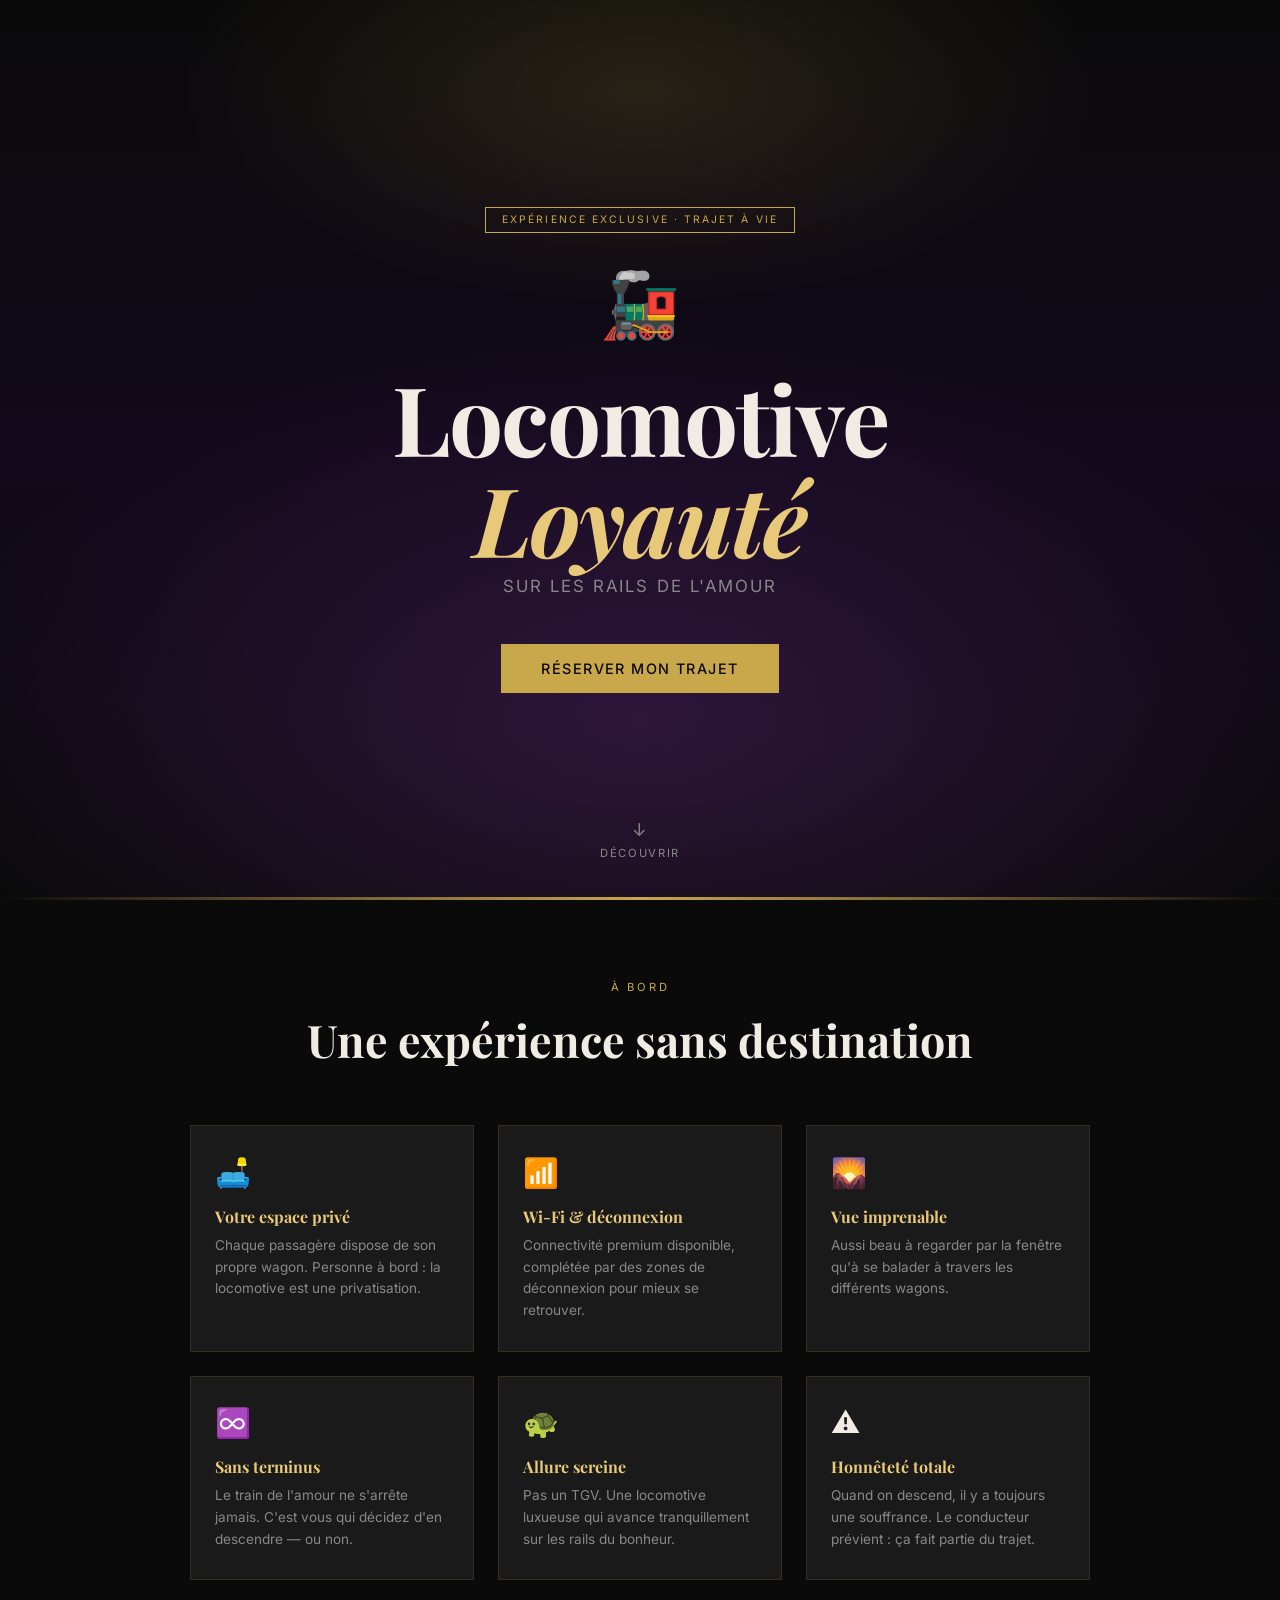
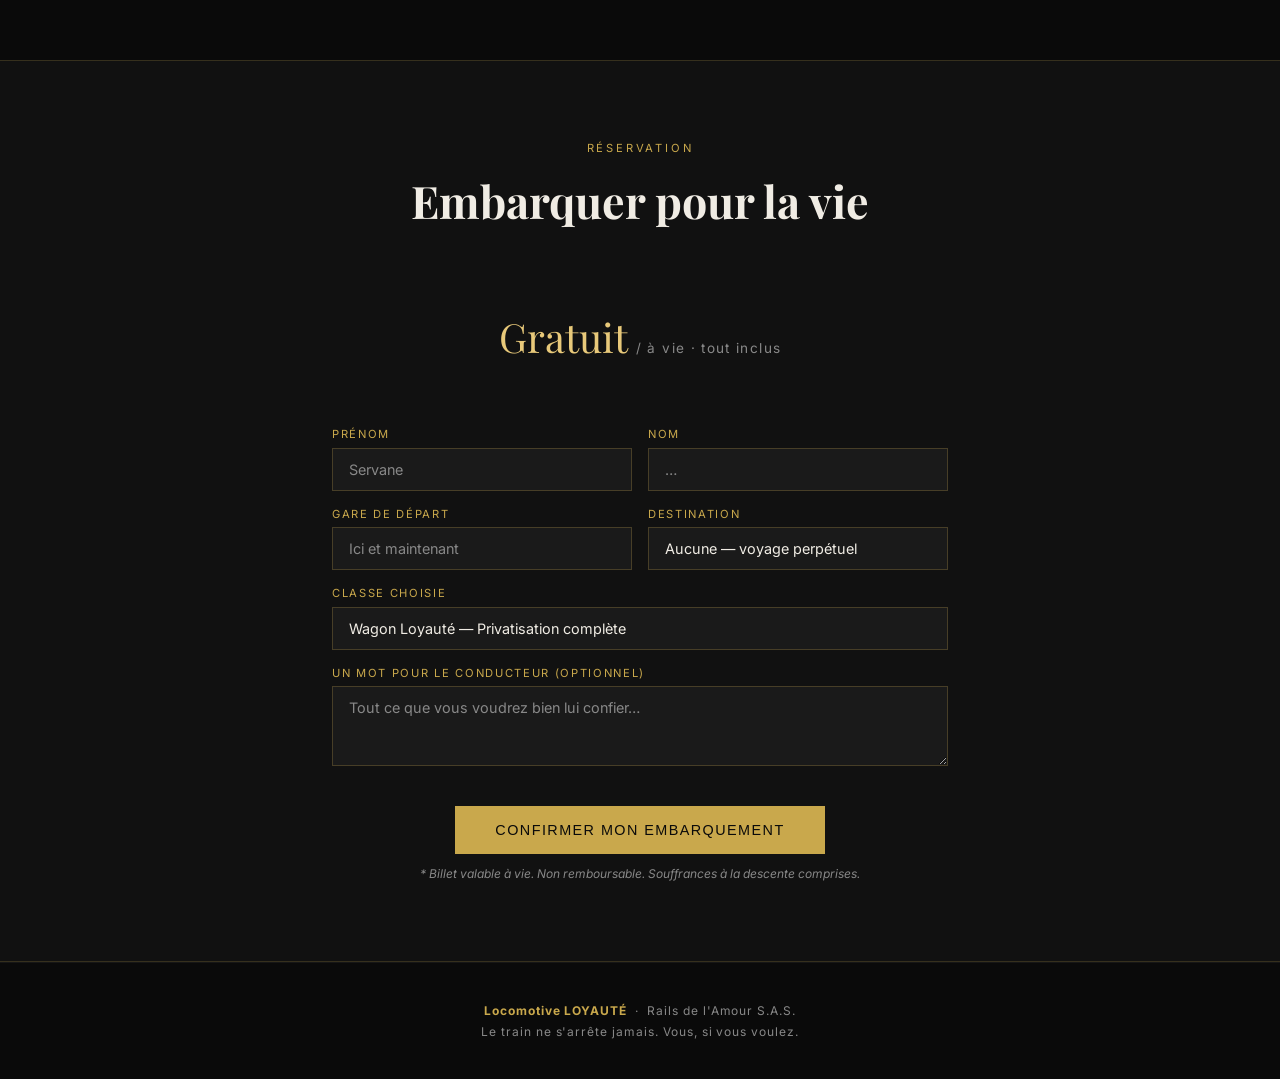
==== locomotive.html @ 72fd45ec "Add locomotive loyaute booking joke page Page de réservation humoristique pour un trajet à vie sur l" ====
<!DOCTYPE html>
<html lang="fr">
<head>
  <meta charset="UTF-8">
  <meta name="viewport" content="width=device-width, initial-scale=1.0">
  <title>Locomotive LOYAUTÉ — Réservation</title>
  <link rel="preconnect" href="https://fonts.googleapis.com">
  <link href="https://fonts.googleapis.com/css2?family=Playfair+Display:ital,wght@0,400;0,700;1,400&family=Inter:wght@300;400;500&display=swap" rel="stylesheet">
  <style>
    *, *::before, *::after { box-sizing: border-box; margin: 0; padding: 0; }

    :root {
      --gold: #c9a84c;
      --gold-light: #e8c97a;
      --dark: #0a0a0a;
      --dark2: #111;
      --dark3: #1a1a1a;
      --text: #f0ece4;
      --muted: #888;
      --purple: #6b2d8b;
    }

    body {
      background: var(--dark);
      color: var(--text);
      font-family: 'Inter', sans-serif;
      min-height: 100vh;
      overflow-x: hidden;
    }

    /* ── HERO ── */
    .hero {
      position: relative;
      height: 100vh;
      display: flex;
      flex-direction: column;
      align-items: center;
      justify-content: center;
      text-align: center;
      padding: 2rem;
      overflow: hidden;
    }

    .hero::before {
      content: '';
      position: absolute;
      inset: 0;
      background:
        radial-gradient(ellipse 80% 60% at 50% 80%, rgba(107,45,139,.35) 0%, transparent 70%),
        radial-gradient(ellipse 60% 40% at 50% 10%, rgba(201,168,76,.15) 0%, transparent 60%),
        linear-gradient(180deg, #0a0a0a 0%, #12091a 50%, #0a0a0a 100%);
    }

    .track {
      position: absolute;
      bottom: 0;
      left: 0; right: 0;
      height: 3px;
      background: linear-gradient(90deg, transparent, var(--gold), transparent);
      animation: trackShine 3s ease-in-out infinite;
    }
    @keyframes trackShine {
      0%,100% { opacity: .4; } 50% { opacity: 1; }
    }

    .stars {
      position: absolute;
      inset: 0;
      pointer-events: none;
    }
    .star {
      position: absolute;
      width: 2px; height: 2px;
      border-radius: 50%;
      background: white;
      animation: twinkle var(--d, 3s) var(--delay, 0s) ease-in-out infinite;
    }
    @keyframes twinkle {
      0%,100% { opacity: 0; } 50% { opacity: 1; }
    }

    .badge {
      position: relative;
      display: inline-block;
      border: 1px solid var(--gold);
      color: var(--gold);
      font-size: .65rem;
      letter-spacing: .2em;
      text-transform: uppercase;
      padding: .35rem 1rem;
      margin-bottom: 2rem;
    }

    .hero h1 {
      position: relative;
      font-family: 'Playfair Display', serif;
      font-size: clamp(2.8rem, 8vw, 6rem);
      line-height: 1.05;
      letter-spacing: -.02em;
      margin-bottom: .5rem;
    }
    .hero h1 em {
      font-style: italic;
      color: var(--gold-light);
    }

    .subtitle {
      position: relative;
      font-size: clamp(.85rem, 2vw, 1.05rem);
      color: var(--muted);
      letter-spacing: .12em;
      text-transform: uppercase;
      margin-bottom: 3rem;
    }

    .loco-icon {
      position: relative;
      font-size: 4rem;
      margin-bottom: 1.5rem;
      animation: float 4s ease-in-out infinite;
    }
    @keyframes float {
      0%,100% { transform: translateX(0); }
      50% { transform: translateX(12px); }
    }

    .cta-btn {
      position: relative;
      display: inline-block;
      background: var(--gold);
      color: var(--dark);
      font-weight: 500;
      font-size: .9rem;
      letter-spacing: .1em;
      text-transform: uppercase;
      padding: 1rem 2.5rem;
      cursor: pointer;
      border: none;
      text-decoration: none;
      transition: background .2s, transform .15s;
    }
    .cta-btn:hover { background: var(--gold-light); transform: translateY(-2px); }

    .scroll-hint {
      position: absolute;
      bottom: 2.5rem;
      left: 50%;
      transform: translateX(-50%);
      display: flex;
      flex-direction: column;
      align-items: center;
      gap: .4rem;
      color: var(--muted);
      font-size: .7rem;
      letter-spacing: .15em;
      text-transform: uppercase;
      animation: fadeUpDown 2s ease-in-out infinite;
    }
    @keyframes fadeUpDown {
      0%,100% { opacity: .4; transform: translateX(-50%) translateY(0); }
      50% { opacity: 1; transform: translateX(-50%) translateY(4px); }
    }
    .scroll-hint span { font-size: 1.1rem; }

    /* ── FEATURES ── */
    .section { padding: 5rem 2rem; }

    .features {
      max-width: 900px;
      margin: 0 auto;
      text-align: center;
    }

    .section-label {
      color: var(--gold);
      font-size: .7rem;
      letter-spacing: .25em;
      text-transform: uppercase;
      margin-bottom: 1rem;
    }

    .section-title {
      font-family: 'Playfair Display', serif;
      font-size: clamp(1.8rem, 4vw, 2.8rem);
      margin-bottom: 3.5rem;
    }

    .cards {
      display: grid;
      grid-template-columns: repeat(auto-fit, minmax(220px, 1fr));
      gap: 1.5rem;
      text-align: left;
    }

    .card {
      background: var(--dark3);
      border: 1px solid rgba(201,168,76,.15);
      padding: 1.8rem 1.5rem;
      transition: border-color .2s;
    }
    .card:hover { border-color: rgba(201,168,76,.5); }

    .card-icon { font-size: 1.8rem; margin-bottom: 1rem; }
    .card h3 {
      font-family: 'Playfair Display', serif;
      font-size: 1rem;
      margin-bottom: .5rem;
      color: var(--gold-light);
    }
    .card p { font-size: .85rem; color: var(--muted); line-height: 1.6; }

    /* ── BOOKING FORM ── */
    .booking-section {
      background: var(--dark2);
      border-top: 1px solid rgba(201,168,76,.2);
      border-bottom: 1px solid rgba(201,168,76,.2);
    }

    .booking-wrap {
      max-width: 680px;
      margin: 0 auto;
      padding: 5rem 2rem;
      text-align: center;
    }

    .form-grid {
      display: grid;
      grid-template-columns: 1fr 1fr;
      gap: 1rem;
      margin: 2.5rem 0;
      text-align: left;
    }
    @media (max-width: 500px) {
      .form-grid { grid-template-columns: 1fr; }
    }

    .field { display: flex; flex-direction: column; gap: .4rem; }
    .field.full { grid-column: 1 / -1; }

    label {
      font-size: .7rem;
      letter-spacing: .15em;
      text-transform: uppercase;
      color: var(--gold);
    }

    input, select, textarea {
      background: var(--dark3);
      border: 1px solid rgba(201,168,76,.25);
      color: var(--text);
      font-family: 'Inter', sans-serif;
      font-size: .9rem;
      padding: .75rem 1rem;
      width: 100%;
      outline: none;
      transition: border-color .2s;
      appearance: none;
    }
    input::placeholder, textarea::placeholder { color: var(--muted); }
    input:focus, select:focus, textarea:focus {
      border-color: var(--gold);
    }
    select { cursor: pointer; }
    textarea { resize: vertical; min-height: 80px; }

    .price-tag {
      display: inline-flex;
      align-items: baseline;
      gap: .5rem;
      margin: 1.5rem 0;
    }
    .price-tag .amount {
      font-family: 'Playfair Display', serif;
      font-size: 2.5rem;
      color: var(--gold-light);
    }
    .price-tag .unit {
      font-size: .85rem;
      color: var(--muted);
      letter-spacing: .1em;
    }

    .disclaimer {
      font-size: .75rem;
      color: var(--muted);
      margin-top: .75rem;
      font-style: italic;
    }

    /* ── SUCCESS MODAL ── */
    .modal-overlay {
      position: fixed;
      inset: 0;
      background: rgba(0,0,0,.85);
      display: flex;
      align-items: center;
      justify-content: center;
      padding: 1.5rem;
      z-index: 100;
      opacity: 0;
      pointer-events: none;
      transition: opacity .3s;
    }
    .modal-overlay.active {
      opacity: 1;
      pointer-events: all;
    }

    .modal {
      background: var(--dark2);
      border: 1px solid var(--gold);
      max-width: 480px;
      width: 100%;
      padding: 3rem 2rem;
      text-align: center;
      transform: translateY(20px);
      transition: transform .3s;
    }
    .modal-overlay.active .modal { transform: translateY(0); }

    .modal-icon { font-size: 3.5rem; margin-bottom: 1.5rem; }
    .modal h2 {
      font-family: 'Playfair Display', serif;
      font-size: 1.7rem;
      margin-bottom: 1rem;
      color: var(--gold-light);
    }
    .modal p { font-size: .9rem; color: var(--muted); line-height: 1.7; margin-bottom: .7rem; }
    .ticket {
      margin: 1.5rem 0;
      border: 1px dashed rgba(201,168,76,.4);
      padding: 1.2rem;
      text-align: left;
    }
    .ticket-row {
      display: flex;
      justify-content: space-between;
      font-size: .8rem;
      padding: .3rem 0;
      border-bottom: 1px solid rgba(255,255,255,.05);
    }
    .ticket-row:last-child { border: none; }
    .ticket-row .key { color: var(--muted); }
    .ticket-row .val { color: var(--gold-light); font-weight: 500; }

    .modal-close {
      margin-top: 1.5rem;
      background: transparent;
      border: 1px solid var(--gold);
      color: var(--gold);
      padding: .7rem 2rem;
      cursor: pointer;
      font-size: .8rem;
      letter-spacing: .12em;
      text-transform: uppercase;
      transition: background .2s, color .2s;
    }
    .modal-close:hover { background: var(--gold); color: var(--dark); }

    /* ── FOOTER ── */
    footer {
      padding: 2.5rem;
      text-align: center;
      color: var(--muted);
      font-size: .75rem;
      letter-spacing: .08em;
      border-top: 1px solid rgba(255,255,255,.05);
    }
    footer strong { color: var(--gold); }
  </style>
</head>
<body>

<!-- Stars -->
<div class="stars" id="stars"></div>

<!-- HERO -->
<section class="hero">
  <div class="track"></div>

  <div class="badge">Expérience exclusive · Trajet à vie</div>

  <div class="loco-icon">🚂</div>

  <h1>Locomotive<br><em>Loyauté</em></h1>
  <p class="subtitle">Sur les Rails de l'Amour</p>

  <a class="cta-btn" href="#booking">Réserver mon trajet</a>

  <div class="scroll-hint">
    <span>↓</span>
    Découvrir
  </div>
</section>

<!-- FEATURES -->
<section class="section">
  <div class="features">
    <p class="section-label">À bord</p>
    <h2 class="section-title">Une expérience sans destination</h2>

    <div class="cards">
      <div class="card">
        <div class="card-icon">🛋️</div>
        <h3>Votre espace privé</h3>
        <p>Chaque passagère dispose de son propre wagon. Personne à bord : la locomotive est une privatisation.</p>
      </div>
      <div class="card">
        <div class="card-icon">📶</div>
        <h3>Wi-Fi & déconnexion</h3>
        <p>Connectivité premium disponible, complétée par des zones de déconnexion pour mieux se retrouver.</p>
      </div>
      <div class="card">
        <div class="card-icon">🌄</div>
        <h3>Vue imprenable</h3>
        <p>Aussi beau à regarder par la fenêtre qu'à se balader à travers les différents wagons.</p>
      </div>
      <div class="card">
        <div class="card-icon">♾️</div>
        <h3>Sans terminus</h3>
        <p>Le train de l'amour ne s'arrête jamais. C'est vous qui décidez d'en descendre — ou non.</p>
      </div>
      <div class="card">
        <div class="card-icon">🐢</div>
        <h3>Allure sereine</h3>
        <p>Pas un TGV. Une locomotive luxueuse qui avance tranquillement sur les rails du bonheur.</p>
      </div>
      <div class="card">
        <div class="card-icon">⚠️</div>
        <h3>Honnêteté totale</h3>
        <p>Quand on descend, il y a toujours une souffrance. Le conducteur prévient : ça fait partie du trajet.</p>
      </div>
    </div>
  </div>
</section>

<!-- BOOKING -->
<section class="booking-section" id="booking">
  <div class="booking-wrap">
    <p class="section-label">Réservation</p>
    <h2 class="section-title">Embarquer pour la vie</h2>

    <div class="price-tag">
      <span class="amount">Gratuit</span>
      <span class="unit">/ à vie · tout inclus</span>
    </div>

    <form id="bookingForm">
      <div class="form-grid">
        <div class="field">
          <label for="prenom">Prénom</label>
          <input type="text" id="prenom" placeholder="Servane" required>
        </div>
        <div class="field">
          <label for="nom">Nom</label>
          <input type="text" id="nom" placeholder="…" required>
        </div>
        <div class="field">
          <label for="depart">Gare de départ</label>
          <input type="text" id="depart" placeholder="Ici et maintenant" required>
        </div>
        <div class="field">
          <label for="destination">Destination</label>
          <input type="text" id="destination" value="Aucune — voyage perpétuel" readonly>
        </div>
        <div class="field full">
          <label for="classe">Classe choisie</label>
          <select id="classe">
            <option>Wagon Loyauté — Privatisation complète</option>
            <option>Wagon Confiance — Vue panoramique</option>
            <option>Wagon Complicité — Accès Wi-Fi premium</option>
          </select>
        </div>
        <div class="field full">
          <label for="message">Un mot pour le conducteur (optionnel)</label>
          <textarea id="message" placeholder="Tout ce que vous voudrez bien lui confier…"></textarea>
        </div>
      </div>

      <button type="submit" class="cta-btn">Confirmer mon embarquement</button>
      <p class="disclaimer">* Billet valable à vie. Non remboursable. Souffrances à la descente comprises.</p>
    </form>
  </div>
</section>

<!-- FOOTER -->
<footer>
  <strong>Locomotive LOYAUTÉ</strong> &nbsp;·&nbsp; Rails de l'Amour S.A.S.<br>
  <span style="margin-top:.4rem;display:block">Le train ne s'arrête jamais. Vous, si vous voulez.</span>
</footer>

<!-- SUCCESS MODAL -->
<div class="modal-overlay" id="modalOverlay">
  <div class="modal">
    <div class="modal-icon">🎫</div>
    <h2>Billet confirmé !</h2>
    <p>Bienvenue à bord, <strong id="modalName" style="color:var(--gold-light)"></strong>.</p>
    <p>Votre place dans la locomotive <em>Loyauté</em> vous attend.</p>

    <div class="ticket">
      <div class="ticket-row">
        <span class="key">Train</span>
        <span class="val">LOYAUTÉ 001</span>
      </div>
      <div class="ticket-row">
        <span class="key">Départ</span>
        <span class="val" id="modalDepart"></span>
      </div>
      <div class="ticket-row">
        <span class="key">Destination</span>
        <span class="val">Inconnue ♾️</span>
      </div>
      <div class="ticket-row">
        <span class="key">Durée</span>
        <span class="val">À vie</span>
      </div>
      <div class="ticket-row">
        <span class="key">Classe</span>
        <span class="val" id="modalClasse"></span>
      </div>
      <div class="ticket-row">
        <span class="key">Prix</span>
        <span class="val">Gratuit (cœur compris)</span>
      </div>
    </div>

    <p style="font-size:.8rem;font-style:italic">Le conducteur vous souhaite un bon voyage.<br>La trentaine ne s'use pas sur les rails du bonheur.</p>

    <button class="modal-close" id="modalClose">Monter à bord</button>
  </div>
</div>

<script>
  // Stars
  const starsEl = document.getElementById('stars');
  for (let i = 0; i < 80; i++) {
    const s = document.createElement('div');
    s.className = 'star';
    s.style.left = Math.random() * 100 + '%';
    s.style.top = Math.random() * 100 + '%';
    s.style.setProperty('--d', (2 + Math.random() * 4) + 's');
    s.style.setProperty('--delay', (Math.random() * 4) + 's');
    starsEl.appendChild(s);
  }

  // Form
  const form = document.getElementById('bookingForm');
  const overlay = document.getElementById('modalOverlay');
  const closeBtn = document.getElementById('modalClose');

  form.addEventListener('submit', e => {
    e.preventDefault();
    const prenom = document.getElementById('prenom').value.trim() || 'Voyageur';
    const nom = document.getElementById('nom').value.trim();
    const depart = document.getElementById('depart').value.trim() || 'Ici et maintenant';
    const classe = document.getElementById('classe').value;

    document.getElementById('modalName').textContent = prenom + (nom ? ' ' + nom : '');
    document.getElementById('modalDepart').textContent = depart;
    document.getElementById('modalClasse').textContent = classe.split('—')[0].trim();

    overlay.classList.add('active');
  });

  closeBtn.addEventListener('click', () => overlay.classList.remove('active'));
  overlay.addEventListener('click', e => { if (e.target === overlay) overlay.classList.remove('active'); });
</script>
</body>
</html>
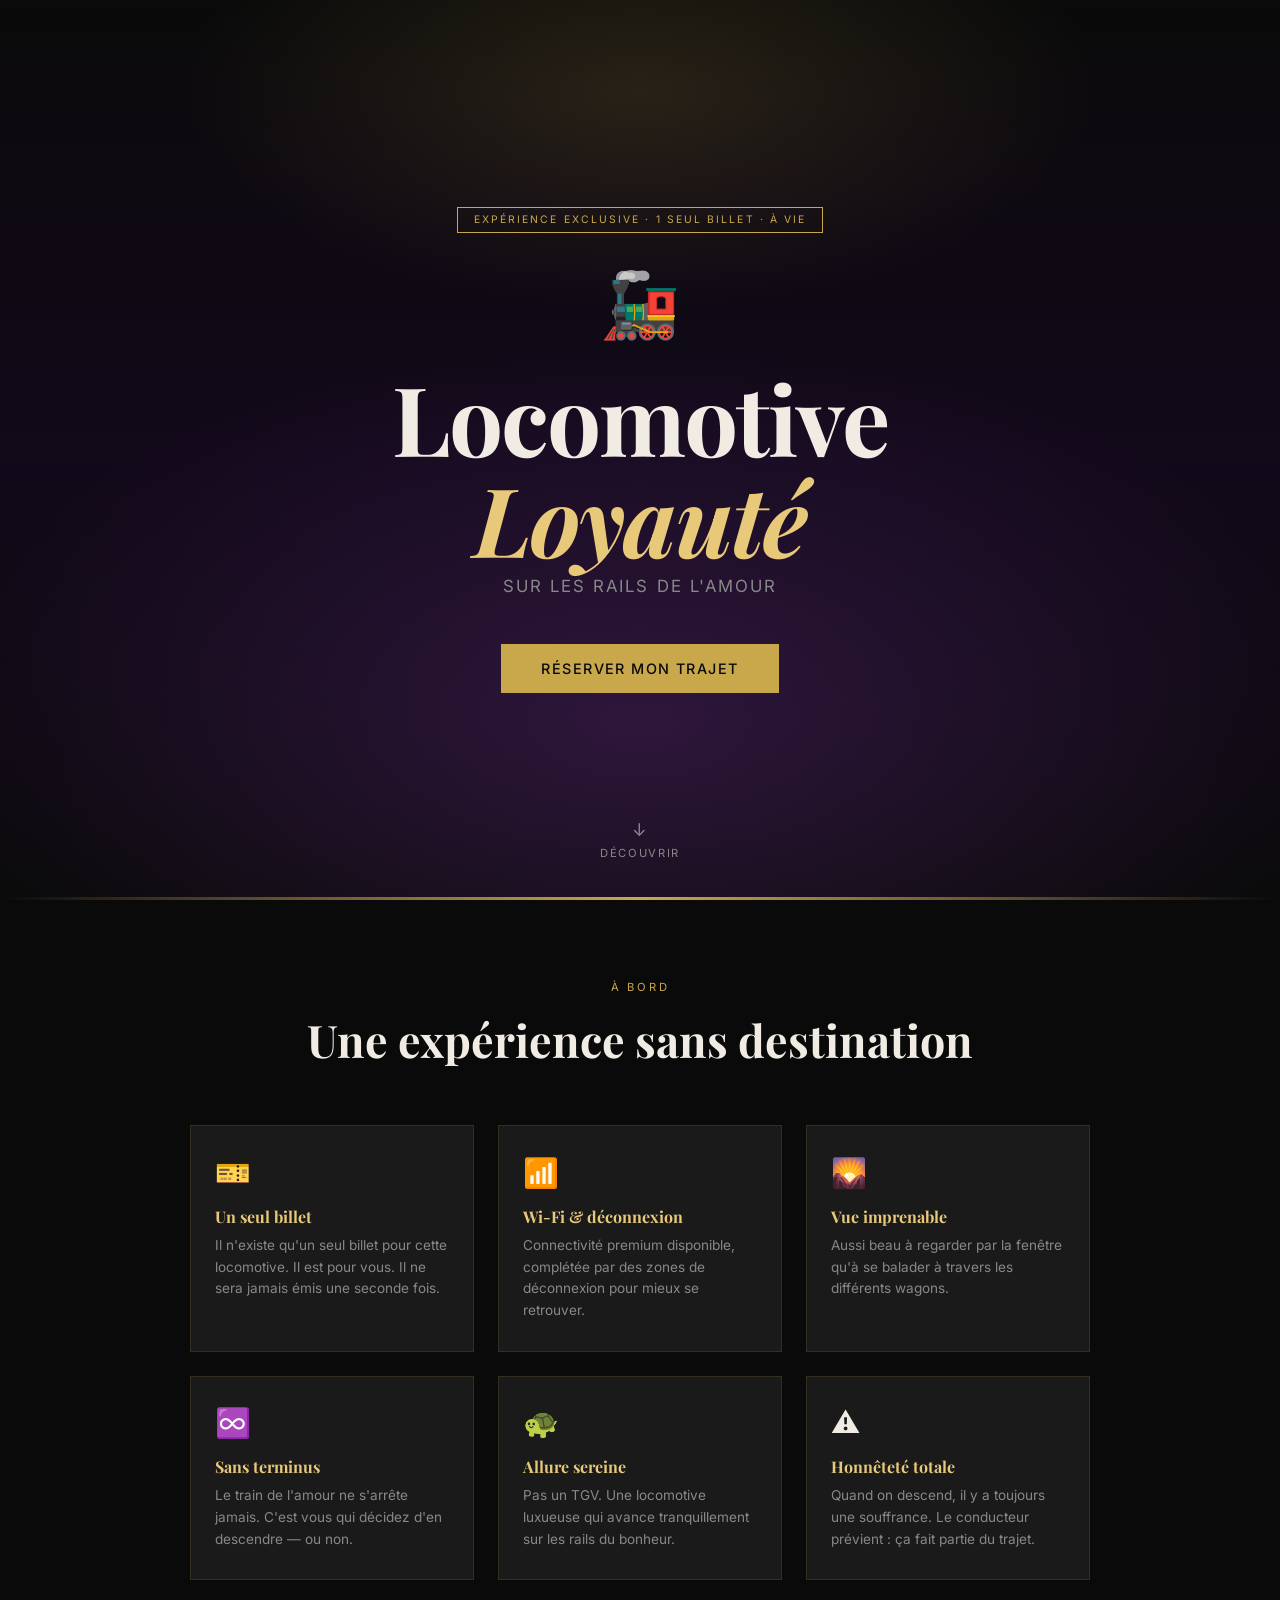
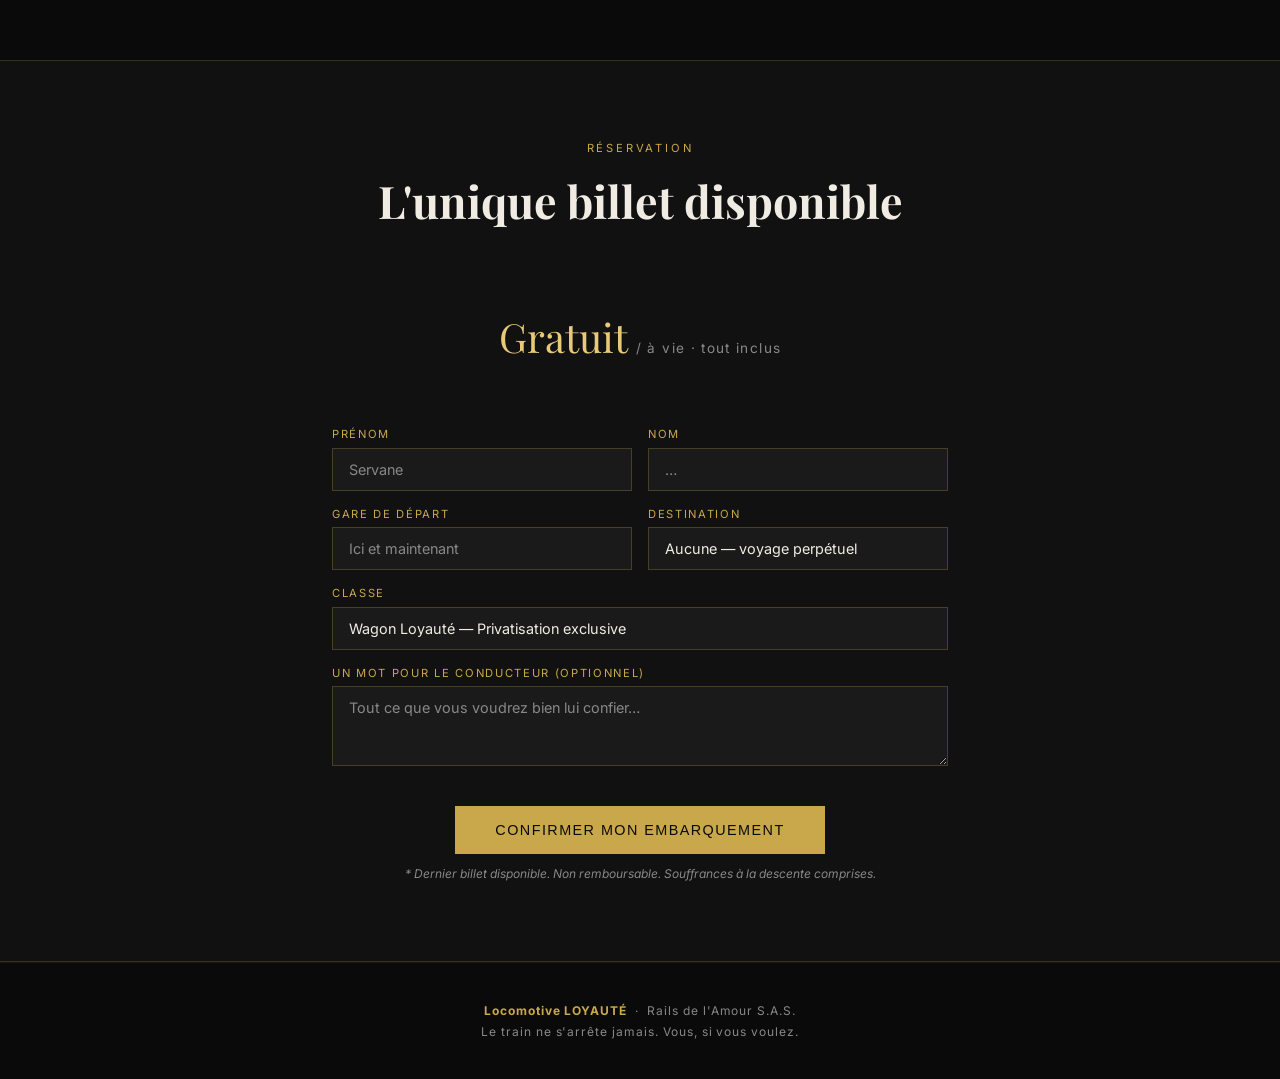
==== commit 5ddc78cc: "Fix: locomotive is exclusive to one passenger only" ====
--- a/locomotive.html
+++ b/locomotive.html
@@ -17,7 +17,6 @@
       --dark3: #1a1a1a;
       --text: #f0ece4;
       --muted: #888;
-      --purple: #6b2d8b;
     }
 
     body {
@@ -28,7 +27,6 @@
       overflow-x: hidden;
     }
 
-    /* ── HERO ── */
     .hero {
       position: relative;
       height: 100vh;
@@ -162,7 +160,6 @@
     }
     .scroll-hint span { font-size: 1.1rem; }
 
-    /* ── FEATURES ── */
     .section { padding: 5rem 2rem; }
 
     .features {
@@ -209,7 +206,6 @@
     }
     .card p { font-size: .85rem; color: var(--muted); line-height: 1.6; }
 
-    /* ── BOOKING FORM ── */
     .booking-section {
       background: var(--dark2);
       border-top: 1px solid rgba(201,168,76,.2);
@@ -257,9 +253,7 @@
       appearance: none;
     }
     input::placeholder, textarea::placeholder { color: var(--muted); }
-    input:focus, select:focus, textarea:focus {
-      border-color: var(--gold);
-    }
+    input:focus, select:focus, textarea:focus { border-color: var(--gold); }
     select { cursor: pointer; }
     textarea { resize: vertical; min-height: 80px; }
 
@@ -287,7 +281,6 @@
       font-style: italic;
     }
 
-    /* ── SUCCESS MODAL ── */
     .modal-overlay {
       position: fixed;
       inset: 0;
@@ -301,10 +294,7 @@
       pointer-events: none;
       transition: opacity .3s;
     }
-    .modal-overlay.active {
-      opacity: 1;
-      pointer-events: all;
-    }
+    .modal-overlay.active { opacity: 1; pointer-events: all; }
 
     .modal {
       background: var(--dark2);
@@ -357,7 +347,6 @@
     }
     .modal-close:hover { background: var(--gold); color: var(--dark); }
 
-    /* ── FOOTER ── */
     footer {
       padding: 2.5rem;
       text-align: center;
@@ -371,167 +360,81 @@
 </head>
 <body>
 
-<!-- Stars -->
 <div class="stars" id="stars"></div>
 
-<!-- HERO -->
 <section class="hero">
   <div class="track"></div>
-
-  <div class="badge">Expérience exclusive · Trajet à vie</div>
-
+  <div class="badge">Expérience exclusive · 1 seul billet · À vie</div>
   <div class="loco-icon">🚂</div>
-
   <h1>Locomotive<br><em>Loyauté</em></h1>
   <p class="subtitle">Sur les Rails de l'Amour</p>
-
   <a class="cta-btn" href="#booking">Réserver mon trajet</a>
-
-  <div class="scroll-hint">
-    <span>↓</span>
-    Découvrir
-  </div>
+  <div class="scroll-hint"><span>↓</span>Découvrir</div>
 </section>
 
-<!-- FEATURES -->
 <section class="section">
   <div class="features">
     <p class="section-label">À bord</p>
     <h2 class="section-title">Une expérience sans destination</h2>
-
     <div class="cards">
-      <div class="card">
-        <div class="card-icon">🛋️</div>
-        <h3>Votre espace privé</h3>
-        <p>Chaque passagère dispose de son propre wagon. Personne à bord : la locomotive est une privatisation.</p>
-      </div>
-      <div class="card">
-        <div class="card-icon">📶</div>
-        <h3>Wi-Fi & déconnexion</h3>
-        <p>Connectivité premium disponible, complétée par des zones de déconnexion pour mieux se retrouver.</p>
-      </div>
-      <div class="card">
-        <div class="card-icon">🌄</div>
-        <h3>Vue imprenable</h3>
-        <p>Aussi beau à regarder par la fenêtre qu'à se balader à travers les différents wagons.</p>
-      </div>
-      <div class="card">
-        <div class="card-icon">♾️</div>
-        <h3>Sans terminus</h3>
-        <p>Le train de l'amour ne s'arrête jamais. C'est vous qui décidez d'en descendre — ou non.</p>
-      </div>
-      <div class="card">
-        <div class="card-icon">🐢</div>
-        <h3>Allure sereine</h3>
-        <p>Pas un TGV. Une locomotive luxueuse qui avance tranquillement sur les rails du bonheur.</p>
-      </div>
-      <div class="card">
-        <div class="card-icon">⚠️</div>
-        <h3>Honnêteté totale</h3>
-        <p>Quand on descend, il y a toujours une souffrance. Le conducteur prévient : ça fait partie du trajet.</p>
-      </div>
+      <div class="card"><div class="card-icon">🎫</div><h3>Un seul billet</h3><p>Il n'existe qu'un seul billet pour cette locomotive. Il est pour vous. Il ne sera jamais émis une seconde fois.</p></div>
+      <div class="card"><div class="card-icon">📶</div><h3>Wi-Fi &amp; déconnexion</h3><p>Connectivité premium disponible, complétée par des zones de déconnexion pour mieux se retrouver.</p></div>
+      <div class="card"><div class="card-icon">🌄</div><h3>Vue imprenable</h3><p>Aussi beau à regarder par la fenêtre qu'à se balader à travers les différents wagons.</p></div>
+      <div class="card"><div class="card-icon">♾️</div><h3>Sans terminus</h3><p>Le train de l'amour ne s'arrête jamais. C'est vous qui décidez d'en descendre — ou non.</p></div>
+      <div class="card"><div class="card-icon">🐢</div><h3>Allure sereine</h3><p>Pas un TGV. Une locomotive luxueuse qui avance tranquillement sur les rails du bonheur.</p></div>
+      <div class="card"><div class="card-icon">⚠️</div><h3>Honnêteté totale</h3><p>Quand on descend, il y a toujours une souffrance. Le conducteur prévient : ça fait partie du trajet.</p></div>
     </div>
   </div>
 </section>
 
-<!-- BOOKING -->
 <section class="booking-section" id="booking">
   <div class="booking-wrap">
     <p class="section-label">Réservation</p>
-    <h2 class="section-title">Embarquer pour la vie</h2>
-
+    <h2 class="section-title">L'unique billet disponible</h2>
     <div class="price-tag">
       <span class="amount">Gratuit</span>
       <span class="unit">/ à vie · tout inclus</span>
     </div>
-
     <form id="bookingForm">
       <div class="form-grid">
-        <div class="field">
-          <label for="prenom">Prénom</label>
-          <input type="text" id="prenom" placeholder="Servane" required>
-        </div>
-        <div class="field">
-          <label for="nom">Nom</label>
-          <input type="text" id="nom" placeholder="…" required>
-        </div>
-        <div class="field">
-          <label for="depart">Gare de départ</label>
-          <input type="text" id="depart" placeholder="Ici et maintenant" required>
-        </div>
-        <div class="field">
-          <label for="destination">Destination</label>
-          <input type="text" id="destination" value="Aucune — voyage perpétuel" readonly>
-        </div>
-        <div class="field full">
-          <label for="classe">Classe choisie</label>
-          <select id="classe">
-            <option>Wagon Loyauté — Privatisation complète</option>
-            <option>Wagon Confiance — Vue panoramique</option>
-            <option>Wagon Complicité — Accès Wi-Fi premium</option>
-          </select>
-        </div>
-        <div class="field full">
-          <label for="message">Un mot pour le conducteur (optionnel)</label>
-          <textarea id="message" placeholder="Tout ce que vous voudrez bien lui confier…"></textarea>
-        </div>
+        <div class="field"><label for="prenom">Prénom</label><input type="text" id="prenom" placeholder="Servane" required></div>
+        <div class="field"><label for="nom">Nom</label><input type="text" id="nom" placeholder="…" required></div>
+        <div class="field"><label for="depart">Gare de départ</label><input type="text" id="depart" placeholder="Ici et maintenant" required></div>
+        <div class="field"><label for="destination">Destination</label><input type="text" id="destination" value="Aucune — voyage perpétuel" readonly></div>
+        <div class="field full"><label for="classe">Classe</label><input type="text" id="classe" value="Wagon Loyauté — Privatisation exclusive" readonly></div>
+        <div class="field full"><label for="message">Un mot pour le conducteur (optionnel)</label><textarea id="message" placeholder="Tout ce que vous voudrez bien lui confier…"></textarea></div>
       </div>
-
       <button type="submit" class="cta-btn">Confirmer mon embarquement</button>
-      <p class="disclaimer">* Billet valable à vie. Non remboursable. Souffrances à la descente comprises.</p>
+      <p class="disclaimer">* Dernier billet disponible. Non remboursable. Souffrances à la descente comprises.</p>
     </form>
   </div>
 </section>
 
-<!-- FOOTER -->
 <footer>
   <strong>Locomotive LOYAUTÉ</strong> &nbsp;·&nbsp; Rails de l'Amour S.A.S.<br>
   <span style="margin-top:.4rem;display:block">Le train ne s'arrête jamais. Vous, si vous voulez.</span>
 </footer>
 
-<!-- SUCCESS MODAL -->
 <div class="modal-overlay" id="modalOverlay">
   <div class="modal">
     <div class="modal-icon">🎫</div>
     <h2>Billet confirmé !</h2>
     <p>Bienvenue à bord, <strong id="modalName" style="color:var(--gold-light)"></strong>.</p>
-    <p>Votre place dans la locomotive <em>Loyauté</em> vous attend.</p>
-
+    <p>Vous êtes <em>l'unique passagère</em> de la locomotive <em>Loyauté</em>.</p>
     <div class="ticket">
-      <div class="ticket-row">
-        <span class="key">Train</span>
-        <span class="val">LOYAUTÉ 001</span>
-      </div>
-      <div class="ticket-row">
-        <span class="key">Départ</span>
-        <span class="val" id="modalDepart"></span>
-      </div>
-      <div class="ticket-row">
-        <span class="key">Destination</span>
-        <span class="val">Inconnue ♾️</span>
-      </div>
-      <div class="ticket-row">
-        <span class="key">Durée</span>
-        <span class="val">À vie</span>
-      </div>
-      <div class="ticket-row">
-        <span class="key">Classe</span>
-        <span class="val" id="modalClasse"></span>
-      </div>
-      <div class="ticket-row">
-        <span class="key">Prix</span>
-        <span class="val">Gratuit (cœur compris)</span>
-      </div>
+      <div class="ticket-row"><span class="key">Train</span><span class="val">LOYAUTÉ 001</span></div>
+      <div class="ticket-row"><span class="key">Départ</span><span class="val" id="modalDepart"></span></div>
+      <div class="ticket-row"><span class="key">Destination</span><span class="val">Inconnue ♾️</span></div>
+      <div class="ticket-row"><span class="key">Durée</span><span class="val">À vie</span></div>
+      <div class="ticket-row"><span class="key">Passagers</span><span class="val">1 — vous uniquement</span></div>
+      <div class="ticket-row"><span class="key">Prix</span><span class="val">Gratuit (cœur compris)</span></div>
     </div>
-
     <p style="font-size:.8rem;font-style:italic">Le conducteur vous souhaite un bon voyage.<br>La trentaine ne s'use pas sur les rails du bonheur.</p>
-
     <button class="modal-close" id="modalClose">Monter à bord</button>
   </div>
 </div>
 
 <script>
-  // Stars
   const starsEl = document.getElementById('stars');
   for (let i = 0; i < 80; i++) {
     const s = document.createElement('div');
@@ -543,7 +446,6 @@
     starsEl.appendChild(s);
   }
 
-  // Form
   const form = document.getElementById('bookingForm');
   const overlay = document.getElementById('modalOverlay');
   const closeBtn = document.getElementById('modalClose');
@@ -553,12 +455,8 @@
     const prenom = document.getElementById('prenom').value.trim() || 'Voyageur';
     const nom = document.getElementById('nom').value.trim();
     const depart = document.getElementById('depart').value.trim() || 'Ici et maintenant';
-    const classe = document.getElementById('classe').value;
-
     document.getElementById('modalName').textContent = prenom + (nom ? ' ' + nom : '');
     document.getElementById('modalDepart').textContent = depart;
-    document.getElementById('modalClasse').textContent = classe.split('—')[0].trim();
-
     overlay.classList.add('active');
   });
 
@@ -566,4 +464,4 @@
   overlay.addEventListener('click', e => { if (e.target === overlay) overlay.classList.remove('active'); });
 </script>
 </body>
-</html>
+</html>
